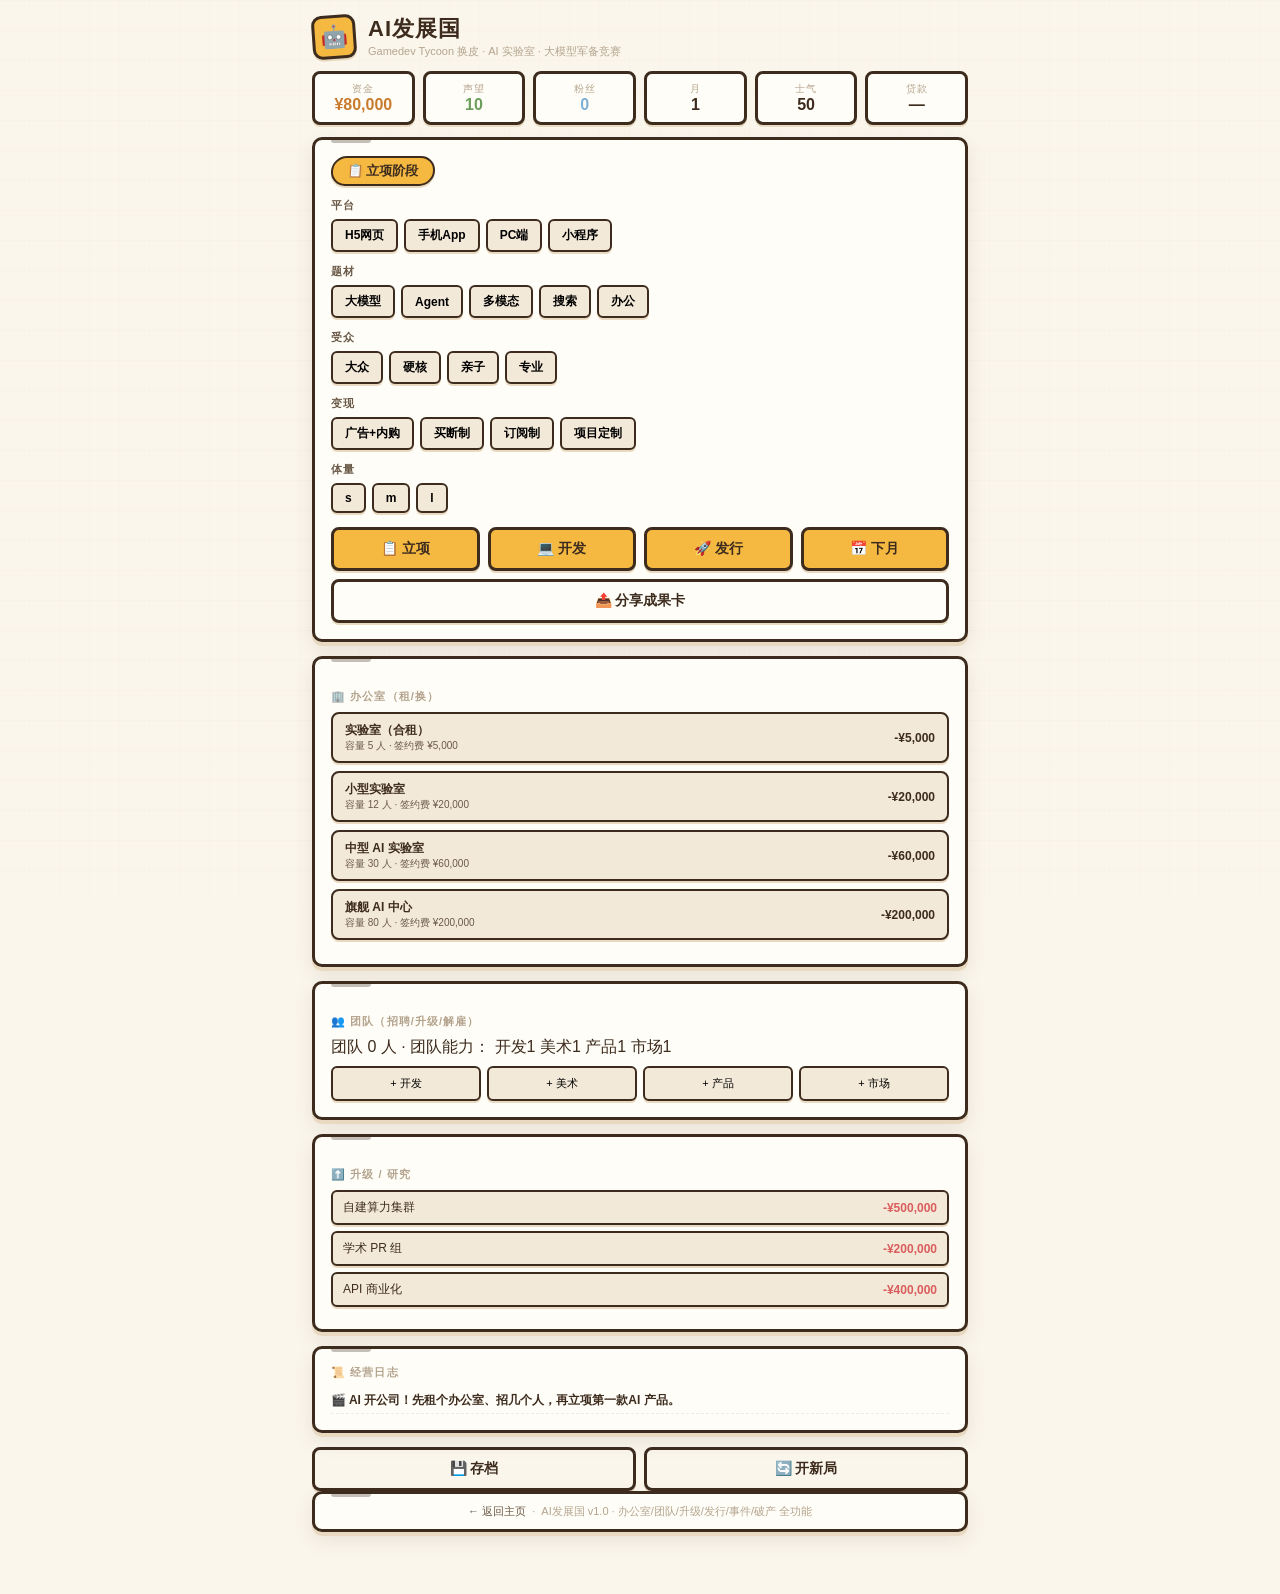
==== games/ai/index.html @ 3fb0c0ad "全功能发展国引擎 + 4 域换皮 + UI/CSS/首页 (office/staff/events/bankruptcy/save)" ====
<!DOCTYPE html>
<html lang="zh-CN">
<head>
  <meta charset="UTF-8">
  <meta name="viewport" content="width=device-width,initial-scale=1">
  <title>AI发展国 · Tycoon Tycoon</title>
  <link rel="stylesheet" href="../../stylesheets/tycoon.css">
</head>
<body data-domain="ai">
<div id="tycoon">
  <div class="title">
    <div class="logo">🤖</div>
    <div>
      <h1>AI发展国</h1>
      <div class="sub">Gamedev Tycoon 换皮 · AI 实验室 · 大模型军备竞赛</div>
    </div>
  </div>

  <div class="hud">
    <div class="item money"><div class="label">资金</div><div class="val" id="hudMoney">--</div></div>
    <div class="item rep"><div class="label">声望</div><div class="val" id="hudRep">--</div></div>
    <div class="item fans"><div class="label">粉丝</div><div class="val" id="hudFans">--</div></div>
    <div class="item"><div class="label">月</div><div class="val" id="hudMonth">--</div></div>
    <div class="item"><div class="label">士气</div><div class="val" id="hudMorale">50</div></div>
    <div class="item"><div class="label">贷款</div><div class="val" id="hudLoan">—</div></div>
  </div>

  <div class="card" id="stageCard">
    <div id="panelBody"></div>
    <div class="actions">
      <button class="btn" id="btnGreenlight">📋 立项</button>
      <button class="btn" id="btnDevelop">💻 开发</button>
      <button class="btn" id="btnShip">🚀 发行</button>
      <button class="btn" id="btnNextMonth">📅 下月</button>
    </div>
    <button class="btn ghost" id="btnShare" style="width:100%;margin-top:8px">📤 分享成果卡</button>
  </div>

  <div class="card">
    <div class="upgSection">
      <h3>🏢 办公室（租/换）</h3>
      <div id="officeBody"></div>
    </div>
  </div>

  <div class="card">
    <div class="upgSection">
      <h3>👥 团队（招聘/升级/解雇）</h3>
      <div id="staffBody"></div>
    </div>
  </div>

  <div class="card">
    <div class="upgSection">
      <h3>⬆️ 升级 / 研究</h3>
      <div id="upgBody"></div>
    </div>
  </div>

  <div class="card logSection">
    <h3>📜 经营日志</h3>
    <div id="logBody"></div>
  </div>

  <div class="actions">
    <button class="btn ghost" id="btnSave">💾 存档</button>
    <button class="btn ghost" id="btnReset">🔄 开新局</button>
  </div>

  <div class="card mini" style="text-align:center;color:var(--mut);font-size:11px">
    <a href="../../index.html" style="color:var(--ink2);text-decoration:none">← 返回主页</a>
    &nbsp;·&nbsp; AI发展国 v1.0 · 办公室/团队/升级/发行/事件/破产 全功能
  </div>
</div>

<script src="../../common/engine.js"></script>
<script src="../../common/profiles.js"></script>
<script src="../../common/ui.js"></script>
<script src="../../common/core-ui.js"></script>
<script src="../../common/boot.js"></script>
</body>
</html>
---- stylesheets/tycoon.css ----
/* ============================================================================
 * 发展国 · 2.5D 手账像素风
 * ==========================================================================*/
:root{
  --bg:#FBF6EC; --bg2:#F3E9D8; --card:#FFFDF7;
  --ink:#3D2C1E; --ink2:#6B5A48; --mut:#B4A48E;
  --gold:#F5B942; --blue:#7FB0D6; --green:#6B9E5A; --red:#D95D5D; --pink:#F5A0A0;
  --shadow:0 4px 0 #E8D9C0,0 8px 20px rgba(60,40,20,.1);
  --shadow-sm:0 2px 0 #E8D9C0;
  --radius:10px;
  font-family:"Noto Sans SC","PingFang SC","Microsoft YaHei",sans-serif;
}
*{box-sizing:border-box;margin:0;padding:0}
html,body{height:100%}
body{background:var(--bg);color:var(--ink);overflow-x:hidden}

/* ---- 纸纹理背景 ---- */
body::before{content:'';position:fixed;inset:0;pointer-events:none;z-index:0;
  background:
    repeating-linear-gradient(0deg,transparent,transparent 29px,rgba(60,40,20,.03) 30px),
    repeating-linear-gradient(90deg,transparent,transparent 29px,rgba(60,40,20,.02) 30px);
}

/* ---- 顶层布局 ---- */
#tycoon{position:relative;z-index:1;max-width:680px;margin:0 auto;padding:14px 12px 48px}

/* ---- 标题区 ---- */
.title{display:flex;align-items:center;gap:12px;margin-bottom:12px}
.title .logo{width:44px;height:44px;background:var(--gold);border:3px solid var(--ink);border-radius:10px;
  display:grid;place-items:center;font-size:22px;box-shadow:var(--shadow-sm);transform:rotate(-4deg)}
.title h1{font-size:22px;letter-spacing:.05em}
.title .sub{font-size:11px;color:var(--mut)}

/* ---- HUD ---- */
.hud{display:flex;gap:8px;margin-bottom:12px;flex-wrap:wrap}
.hud .item{flex:1;min-width:80px;background:var(--card);border:3px solid var(--ink);border-radius:8px;
  padding:8px 10px;box-shadow:var(--shadow-sm);text-align:center}
.hud .item .label{font-size:10px;color:var(--mut);letter-spacing:.1em}
.hud .item .val{font-size:16px;font-weight:700;color:var(--ink)}
.hud .item.money .val{color:#C97B2D}
.hud .item.rep .val{color:var(--green)}
.hud .item.fans .val{color:var(--blue)}

/* ---- 主卡片 ---- */
.card{background:var(--card);border:3px solid var(--ink);border-radius:var(--radius);
  box-shadow:var(--shadow);padding:16px;margin-bottom:14px;position:relative}
.card::before{content:'';position:absolute;top:-3px;left:16px;width:40px;height:6px;
  background:var(--ink);border-radius:3px;opacity:.3}
.card.mini{padding:10px 14px}
.card.danger{border-color:var(--red)}
.card.danger::before{background:var(--red)}
.card.good{border-color:var(--green)}

/* ---- 阶段标签 ---- */
.stageTag{display:inline-block;background:var(--gold);color:var(--ink);font-weight:700;
  padding:4px 14px;border:2px solid var(--ink);border-radius:20px;
  font-size:13px;margin-bottom:12px;box-shadow:var(--shadow-sm);transform:skew(-4deg)}
.card .stageTag{transform:skew(-4deg)}

/* ---- 选择行 ---- */
.pickRow{margin-bottom:12px}
.pickRow label{display:block;font-size:11px;font-weight:700;color:var(--ink2);
  margin-bottom:6px;letter-spacing:.08em}
.pickGrid{display:flex;flex-wrap:wrap;gap:6px}
.chip{background:var(--bg2);border:2px solid var(--ink);border-radius:6px;
  padding:6px 12px;font-size:12px;font-weight:600;cursor:pointer;
  transition:all .12s;box-shadow:var(--shadow-sm)}
.chip:hover{transform:translateY(-2px)}
.chip.on{background:var(--gold);color:var(--ink);box-shadow:0 3px 0 var(--ink)}
.chip:active{transform:translateY(0)}

/* ---- 属性滑杆 ---- */
.attrLine{display:flex;align-items:center;gap:8px;margin:6px 0}
.attrLine span{width:40px;font-size:12px;font-weight:600}
.attrLine .attr{flex:1;accent-color:var(--gold);height:18px}
.attrLine b{width:30px;text-align:center;font-size:13px}
input[type="range"].attr{-webkit-appearance:none;height:18px;background:transparent}
input[type="range"].attr::-webkit-slider-runnable-track{height:6px;background:var(--bg2);border-radius:3px;border:2px solid var(--ink)}
input[type="range"].attr::-webkit-slider-thumb{-webkit-appearance:none;width:18px;height:18px;
  background:var(--gold);border:3px solid var(--ink);border-radius:4px;cursor:pointer;margin-top:-8px;
  box-shadow:0 2px 0 var(--ink)}
input[type="range"].attr::-moz-range-track{height:6px;background:var(--bg2);border-radius:3px;border:2px solid var(--ink)}
input[type="range"].attr::-moz-range-thumb{width:18px;height:18px;background:var(--gold);
  border:3px solid var(--ink);border-radius:4px;cursor:pointer}

/* ---- 人员滑杆 ---- */
.staffGrid{margin:8px 0}
.staffRow{display:flex;align-items:center;gap:8px;margin:6px 0}
.staffRow span{width:40px;font-size:12px;font-weight:600}
.staffRow .attr{flex:1}
.staffRow b{width:30px;text-align:center;font-size:13px}

/* ---- 发行结果 ---- */
.billRow{display:flex;justify-content:space-between;padding:6px 0;border-bottom:1px dashed rgba(60,40,20,.12);font-size:13px}
.billRow b{font-weight:700}
.billRow .up{color:var(--green)}
.billRow .down{color:var(--red)}

/* ---- 升级区 ---- */
.upgSection{margin-top:14px}
.upgSection h3{font-size:11px;color:var(--mut);letter-spacing:.1em;margin-bottom:8px}
.upgRow{display:flex;justify-content:space-between;align-items:center;padding:7px 10px;
  background:var(--bg2);border:2px solid var(--ink);border-radius:6px;margin-bottom:6px;
  cursor:pointer;box-shadow:var(--shadow-sm);transition:all .1s;font-size:12px}
.upgRow:hover{transform:translateX(2px)}
.upgRow b{font-weight:700}
.upgRow b.poor{color:var(--red)}
.upgRow b.ok{color:var(--green)}

/* ---- 按钮区 ---- */
.actions{display:flex;gap:8px;flex-wrap:wrap;margin-top:14px}
.btn{flex:1;min-width:100px;background:var(--gold);border:3px solid var(--ink);border-radius:8px;
  padding:10px;font-size:14px;font-weight:700;cursor:pointer;box-shadow:var(--shadow-sm);
  transition:all .1s;color:var(--ink)}
.btn:hover{transform:translateY(-1px);box-shadow:0 5px 0 var(--ink)}
.btn:active{transform:translateY(2px);box-shadow:0 2px 0 var(--ink)}
.btn.ghost{background:transparent}
.btn.big{min-width:200px;font-size:16px;padding:12px}
.btn.danger{background:var(--red);color:#fff}

/* ---- 日志 ---- */
.logSection h3{font-size:11px;color:var(--mut);letter-spacing:.1em;margin-bottom:8px}
#logBody{max-height:200px;overflow-y:auto}
.logLine{font-size:12px;padding:4px 0;border-bottom:1px dashed rgba(60,40,20,.08);color:var(--ink2)}
.logLine:nth-child(1){color:var(--ink);font-weight:600}

/* ---- 结局横幅 ---- */
.endingBanner{position:fixed;inset:0;z-index:99;background:rgba(60,40,20,.7);display:none;
  place-items:center;backdrop-filter:blur(4px)}
.endingBanner.show{display:grid}
.endingBanner .inner{background:var(--card);border:4px solid var(--ink);border-radius:14px;
  padding:28px;max-width:420px;width:90%;text-align:center;box-shadow:0 8px 40px rgba(0,0,0,.3)}
.endingBanner .icon{font-size:48px;margin-bottom:12px}
.endingBanner h2{font-size:20px;margin-bottom:8px}
.endingBanner p{font-size:13px;color:var(--ink2);margin-bottom:16px}

/* ---- 分享卡弹窗 ---- */
.shareModal{position:fixed;inset:0;z-index:100;background:rgba(60,40,20,.7);
  display:none;place-items:center;backdrop-filter:blur(4px)}
.shareModal.show{display:grid}
.shareModal .inner{background:var(--card);border:4px solid var(--ink);border-radius:14px;
  padding:20px;max-width:440px;width:92%}
.shareModal img{width:100%;border:3px solid var(--ink);border-radius:8px}
.shareModal .shareBtns{display:flex;gap:8px;margin-top:12px}
.shareModal .shareBtns button{flex:1;padding:8px;border:2px solid var(--ink);border-radius:6px;
  background:var(--bg2);cursor:pointer;font-size:13px;font-weight:600}

/* ---- 金币飞动画 ---- */
.coin-fly{position:fixed;width:28px;height:28px;background:var(--gold);
  border:2px solid var(--ink);border-radius:50%;font-size:16px;
  display:grid;place-items:center;z-index:200;pointer-events:none;
  animation:coinFly .8s ease-out forwards}
@keyframes coinFly{
  0%{opacity:1;transform:translateY(0) scale(1)}
  100%{opacity:0;transform:translateY(-120px) scale(.5)}
}

/* ---- 彩带雨 ---- */
.confetti{position:fixed;width:8px;height:12px;z-index:200;pointer-events:none;
  animation:confettiFall 1.5s ease-in forwards}
@keyframes confettiFall{
  0%{opacity:1;transform:translateY(0) rotate(0)}
  100%{opacity:0;transform:translateY(100vh) rotate(720deg)}
}

/* ---- 震动反馈 ---- */
.shake{animation:shake .4s}
@keyframes shake{0%,100%{transform:translateX(0)}25%{transform:translateX(-6px)}75%{transform:translateX(6px)}}

/* ---- 首页网格 ---- */
.homeGrid{display:grid;grid-template-columns:1fr 1fr;gap:12px;margin:14px 0}
.homeCard{background:var(--card);border:3px solid var(--ink);border-radius:12px;
  padding:16px;cursor:pointer;box-shadow:var(--shadow);transition:all .15s;
  display:flex;flex-direction:column;gap:8px}
.homeCard:hover{transform:translateY(-3px);box-shadow:0 6px 0 var(--ink)}
.homeCard .icon{font-size:36px}
.homeCard h2{font-size:16px}
.homeCard p{font-size:11px;color:var(--mut);flex:1}
.homeCard .tag{font-size:10px;background:var(--gold);padding:2px 8px;border-radius:4px;
  border:2px solid var(--ink);width:fit-content}

/* ---- 事件闪烁 ---- */
.eventFlash{animation:eventFlash .6s}
@keyframes eventFlash{0%{background:var(--gold)}100%{background:var(--card)}}

/* ---- 办公室面板 ---- */
.officeRow{display:flex;justify-content:space-between;align-items:center;padding:8px 12px;
  background:var(--bg2);border:2px solid var(--ink);border-radius:8px;margin-bottom:8px;
  cursor:pointer;box-shadow:var(--shadow-sm);transition:all .1s;font-size:12px}
.officeRow:hover{transform:translateX(2px)}
.officeRow.on{background:var(--gold);box-shadow:0 3px 0 var(--ink)}
.officeRow .oname{font-weight:700}
.officeRow .odetail{font-size:10px;color:var(--ink2)}
.officeRow .orent{font-weight:700}

/* ---- 员工卡片 ---- */
.empCard{display:flex;justify-content:space-between;align-items:center;padding:8px 12px;
  background:var(--card);border:2px solid var(--ink);border-radius:8px;margin-bottom:8px;
  box-shadow:var(--shadow-sm)}
.empCard .ename{font-size:12px;font-weight:700}
.empCard .edetail{font-size:10px;color:var(--mut)}
.empCard .emeta{display:flex;gap:12px;align-items:center}
.empCard .lvl{background:var(--blue);color:#fff;font-size:10px;font-weight:700;
  padding:2px 6px;border-radius:4px;border:1px solid var(--ink)}
.empCard .mbtns{display:flex;gap:4px}
.empCard .mbtn{font-size:10px;padding:4px 8px;border:1px solid var(--ink);border-radius:4px;
  background:var(--bg2);cursor:pointer}
.empCard .mbtn:hover{background:var(--gold)}
.empCard .mbtn.del{background:var(--red);color:#fff}

/* ---- 招聘按钮组 ---- */
.hireGrid{display:flex;flex-wrap:wrap;gap:6px;margin-top:8px}
.hireBtn{flex:1;min-width:70px;text-align:center;padding:8px 6px;background:var(--bg2);
  border:2px solid var(--ink);border-radius:6px;font-size:11px;cursor:pointer;box-shadow:var(--shadow-sm)}
.hireBtn:hover{background:var(--gold)}

/* ---- 士气条 ---- */
.moraleBar{height:14px;background:var(--bg2);border:2px solid var(--ink);border-radius:7px;
  overflow:hidden;margin:8px 0}
.moraleBar .fill{height:100%;background:linear-gradient(90deg,var(--green),var(--gold));transition:width .3s}

/* ---- 事件弹窗（临时浮层） ---- */
.eventToast{position:fixed;bottom:20px;left:50%;transform:translateX(-50%);z-index:150;
  background:var(--card);border:3px solid var(--ink);border-radius:10px;padding:12px 18px;
  box-shadow:0 6px 24px rgba(0,0,0,.25);max-width:90%;font-size:13px;font-weight:600;
  opacity:0;transition:opacity .3s}
.eventToast.show{opacity:1}
.eventToast.good{border-color:var(--green)}
.eventToast.bad{border-color:var(--red)}

/* ---- 贷款提示 ---- */
.loanTag{display:inline-block;background:var(--red);color:#fff;font-size:10px;font-weight:700;
  padding:2px 8px;border-radius:4px;margin-left:8px}

/* ---- 趋势提示 ---- */
.trendTag{display:inline-block;background:var(--blue);color:#fff;font-size:10px;font-weight:700;
  padding:2px 8px;border-radius:4px}

/* ---- 发行统计大卡 ---- */
.statsCard .billRow{font-size:14px}
.statsCard .billRow .val{font-size:15px;font-weight:700}

/* ---- 响应式 ---- */
@media(max-width:480px){
  .homeGrid{grid-template-columns:1fr}
  .btn.big{min-width:100%}
}
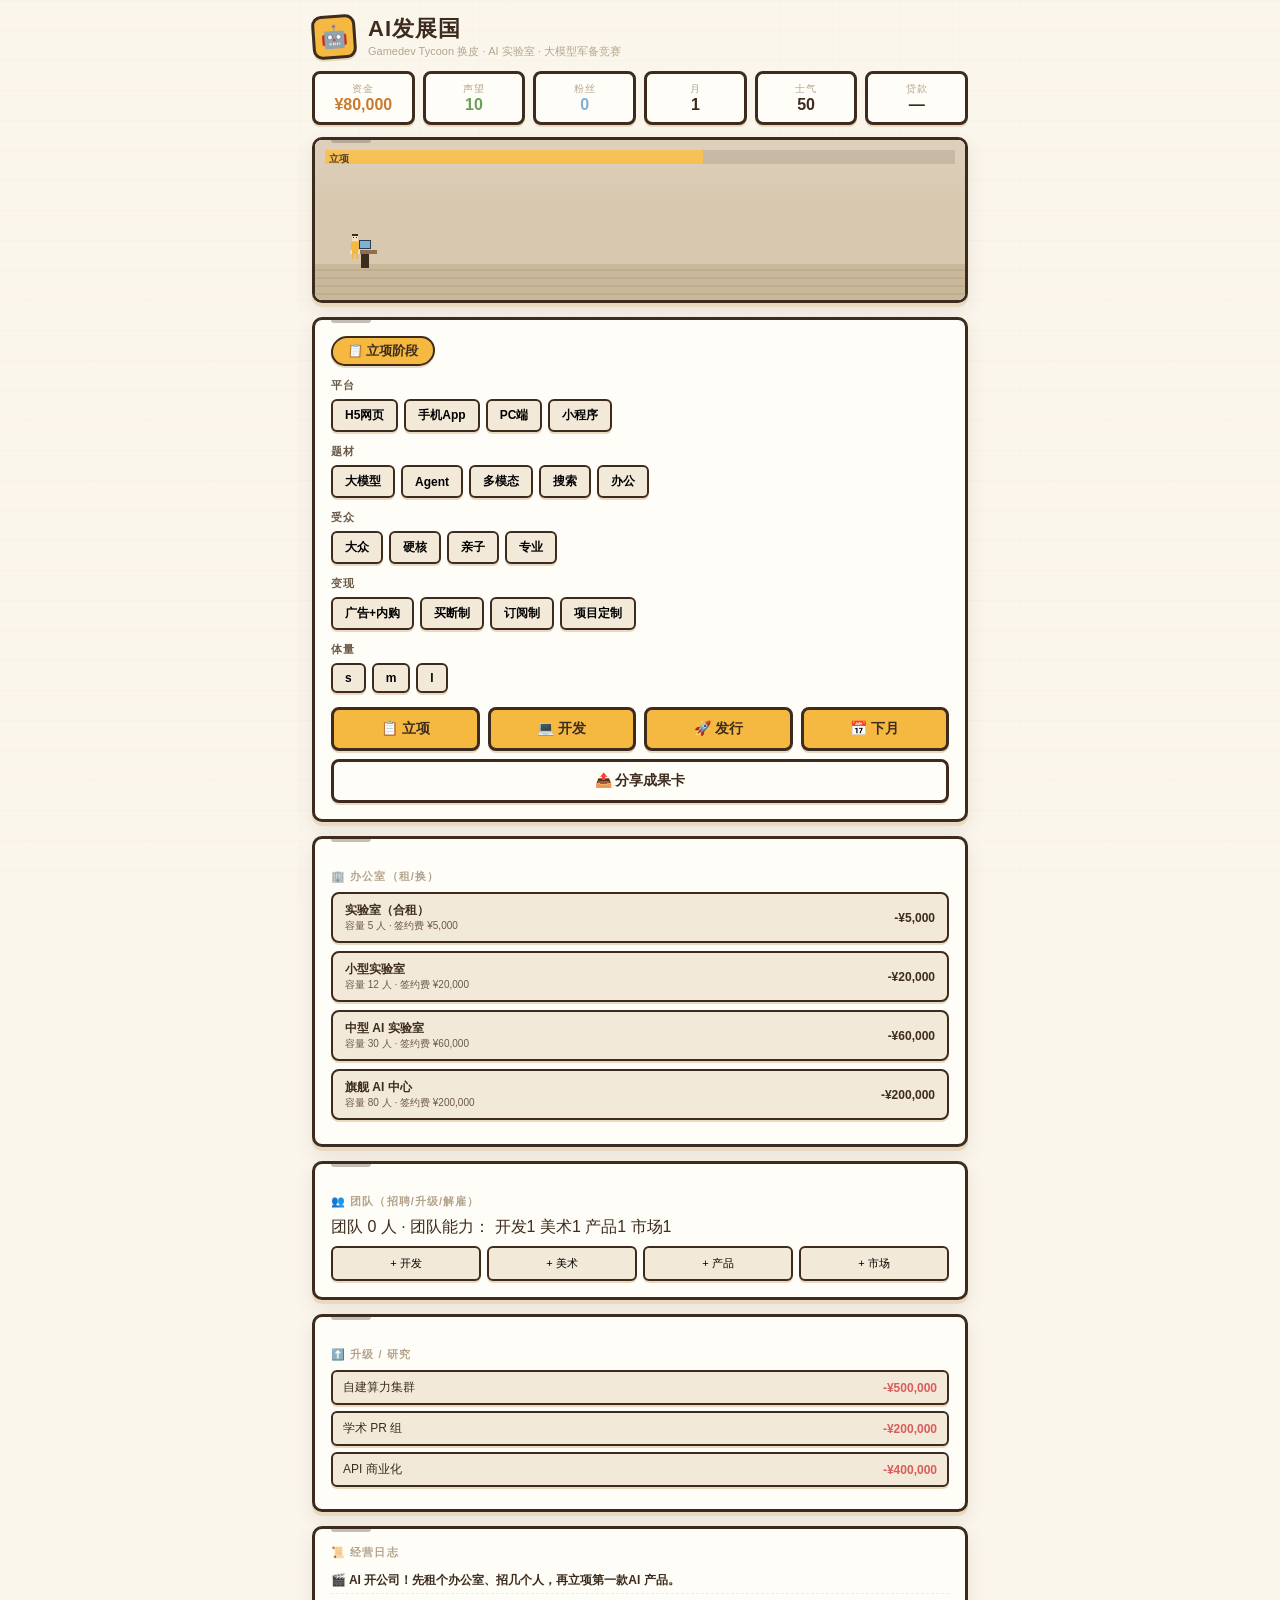
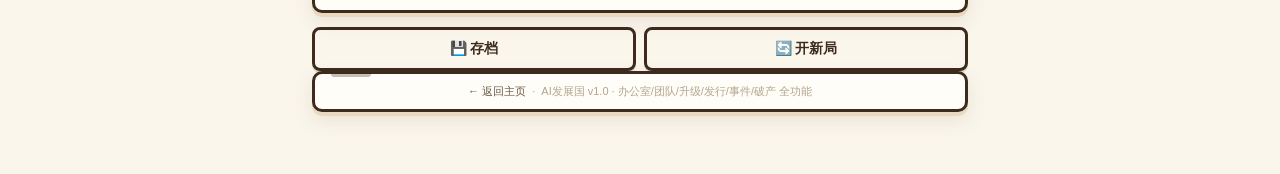
==== commit 5bf5cba7: "+像素场景画板（车库→小办→大办→总部）+ 角色动画 + 时间轴 + 开发进度条 + BGM 阶段音乐" ====
--- a/games/ai/index.html
+++ b/games/ai/index.html
@@ -23,6 +23,10 @@
     <div class="item"><div class="label">月</div><div class="val" id="hudMonth">--</div></div>
     <div class="item"><div class="label">士气</div><div class="val" id="hudMorale">50</div></div>
     <div class="item"><div class="label">贷款</div><div class="val" id="hudLoan">—</div></div>
+  </div>
+
+  <div class="sceneWrap card" id="sceneWrap">
+    <canvas id="scene" width="640" height="160"></canvas>
   </div>
 
   <div class="card" id="stageCard">
@@ -76,6 +80,7 @@
 <script src="../../common/engine.js"></script>
 <script src="../../common/profiles.js"></script>
 <script src="../../common/ui.js"></script>
+<script src="../../common/scene.js"></script>
 <script src="../../common/core-ui.js"></script>
 <script src="../../common/boot.js"></script>
 </body>
--- a/stylesheets/tycoon.css
+++ b/stylesheets/tycoon.css
@@ -144,6 +144,12 @@
 .shareModal .shareBtns{display:flex;gap:8px;margin-top:12px}
 .shareModal .shareBtns button{flex:1;padding:8px;border:2px solid var(--ink);border-radius:6px;
   background:var(--bg2);cursor:pointer;font-size:13px;font-weight:600}
+
+/* ---- 场景画板（Kairosoft 像素风） ---- */
+.sceneWrap{padding:0;overflow:hidden;position:relative}
+.sceneWrap canvas{display:block;width:100%;height:160px;background:#E8F1F5;image-rendering:pixelated}
+.sceneWrap::after{content:'';position:absolute;inset:0;pointer-events:none;
+  background:linear-gradient(180deg,rgba(255,255,255,.15),transparent 40%)}
 
 /* ---- 金币飞动画 ---- */
 .coin-fly{position:fixed;width:28px;height:28px;background:var(--gold);
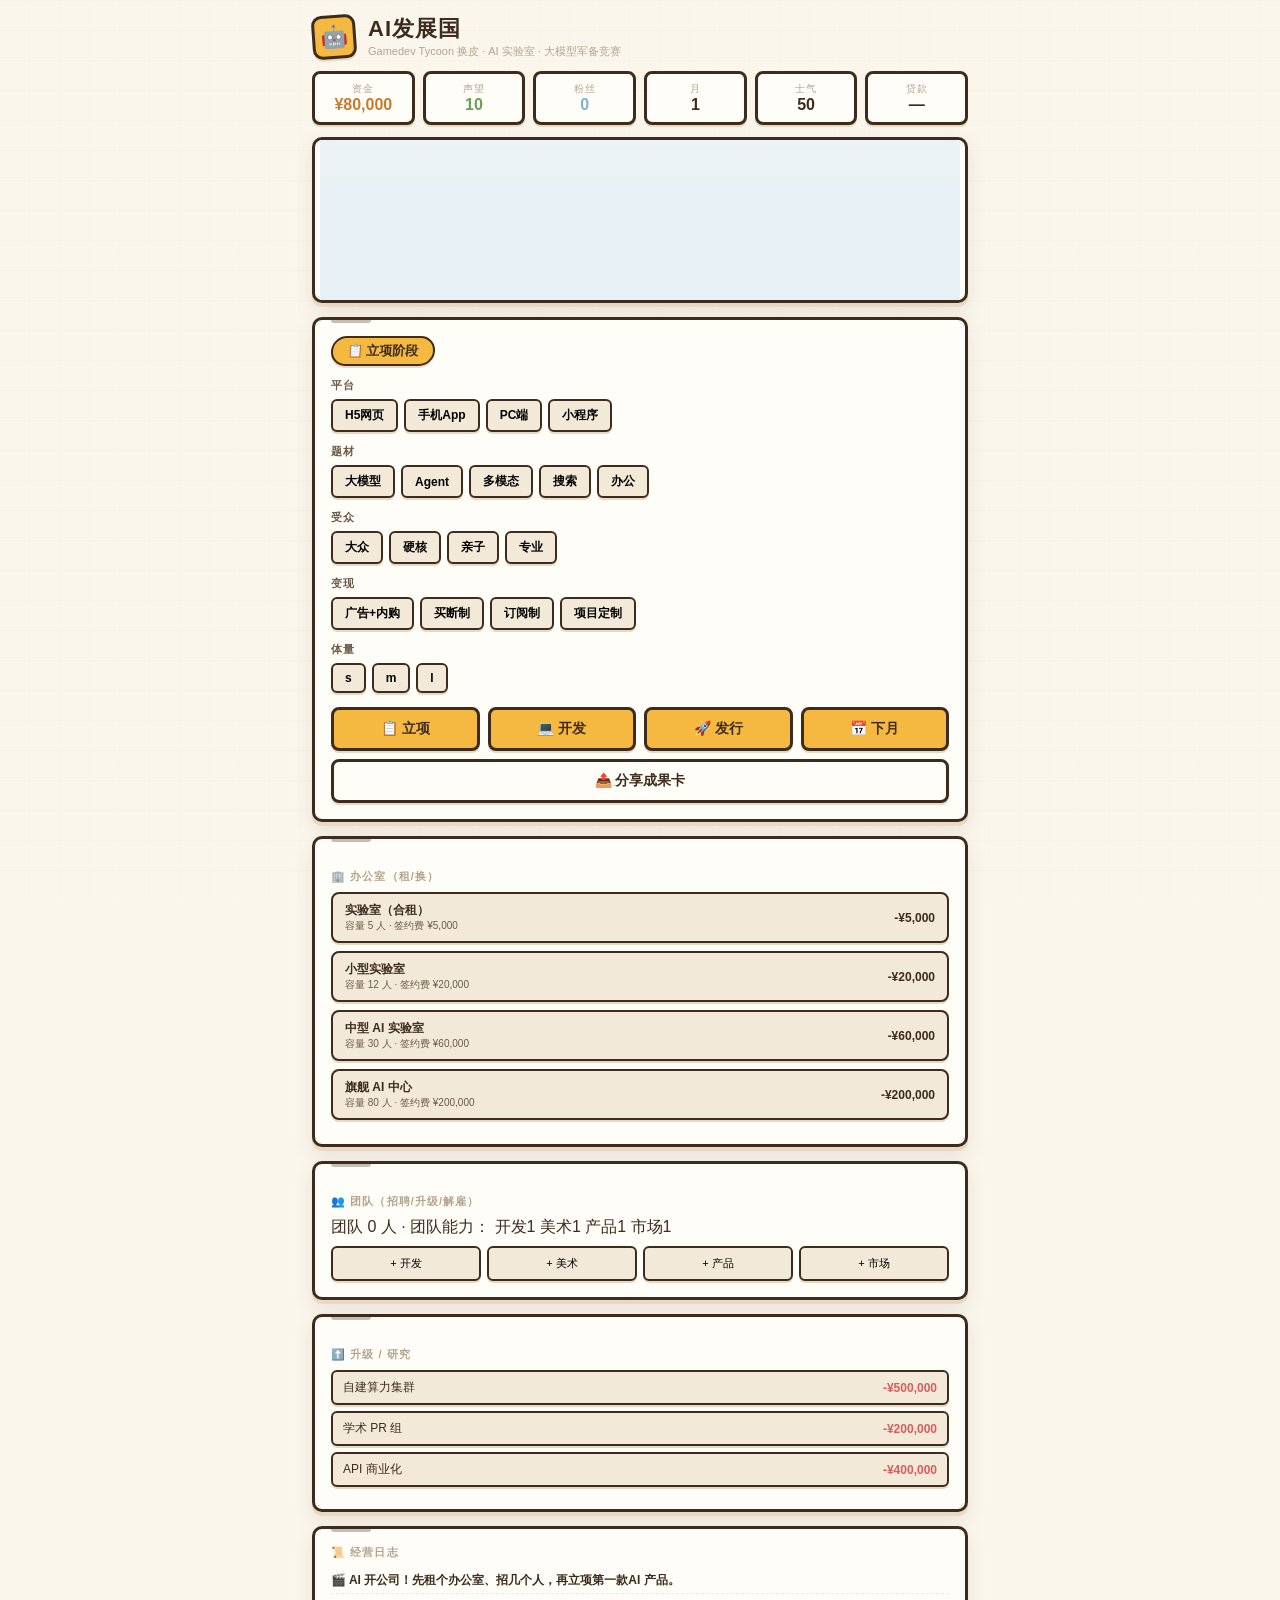
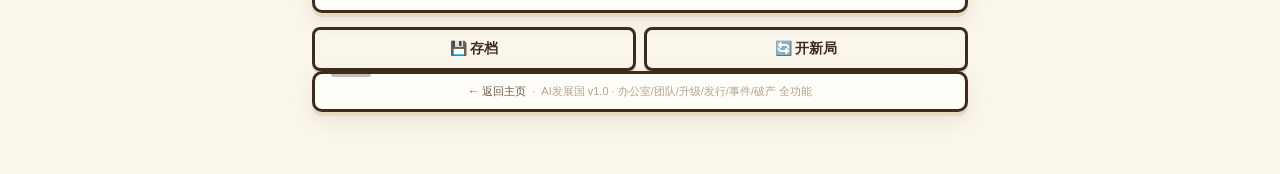
==== commit 320ea06a: "+Phaser 3 像素场景层（本地离线引入 lib/phaser.min.js） - 办公室 4 档背景切换 + 角色精灵动画 + 跳跃彩屑粒子 - 顶部时间轴条 + 底部开发进度条(tween 0" ====
--- a/games/ai/index.html
+++ b/games/ai/index.html
@@ -26,7 +26,7 @@
   </div>
 
   <div class="sceneWrap card" id="sceneWrap">
-    <canvas id="scene" width="640" height="160"></canvas>
+    <div id="scene"></div>
   </div>
 
   <div class="card" id="stageCard">
@@ -77,6 +77,7 @@
   </div>
 </div>
 
+<script src="../../lib/phaser.min.js"></script>
 <script src="../../common/engine.js"></script>
 <script src="../../common/profiles.js"></script>
 <script src="../../common/ui.js"></script>
--- a/stylesheets/tycoon.css
+++ b/stylesheets/tycoon.css
@@ -145,9 +145,10 @@
 .shareModal .shareBtns button{flex:1;padding:8px;border:2px solid var(--ink);border-radius:6px;
   background:var(--bg2);cursor:pointer;font-size:13px;font-weight:600}
 
-/* ---- 场景画板（Kairosoft 像素风） ---- */
+/* ---- 场景画板（Kairosoft 像素风 · Phaser 版） ---- */
 .sceneWrap{padding:0;overflow:hidden;position:relative}
-.sceneWrap canvas{display:block;width:100%;height:160px;background:#E8F1F5;image-rendering:pixelated}
+#scene{width:100%;height:160px;position:relative}
+#scene canvas{display:block;image-rendering:pixelated}
 .sceneWrap::after{content:'';position:absolute;inset:0;pointer-events:none;
   background:linear-gradient(180deg,rgba(255,255,255,.15),transparent 40%)}
 
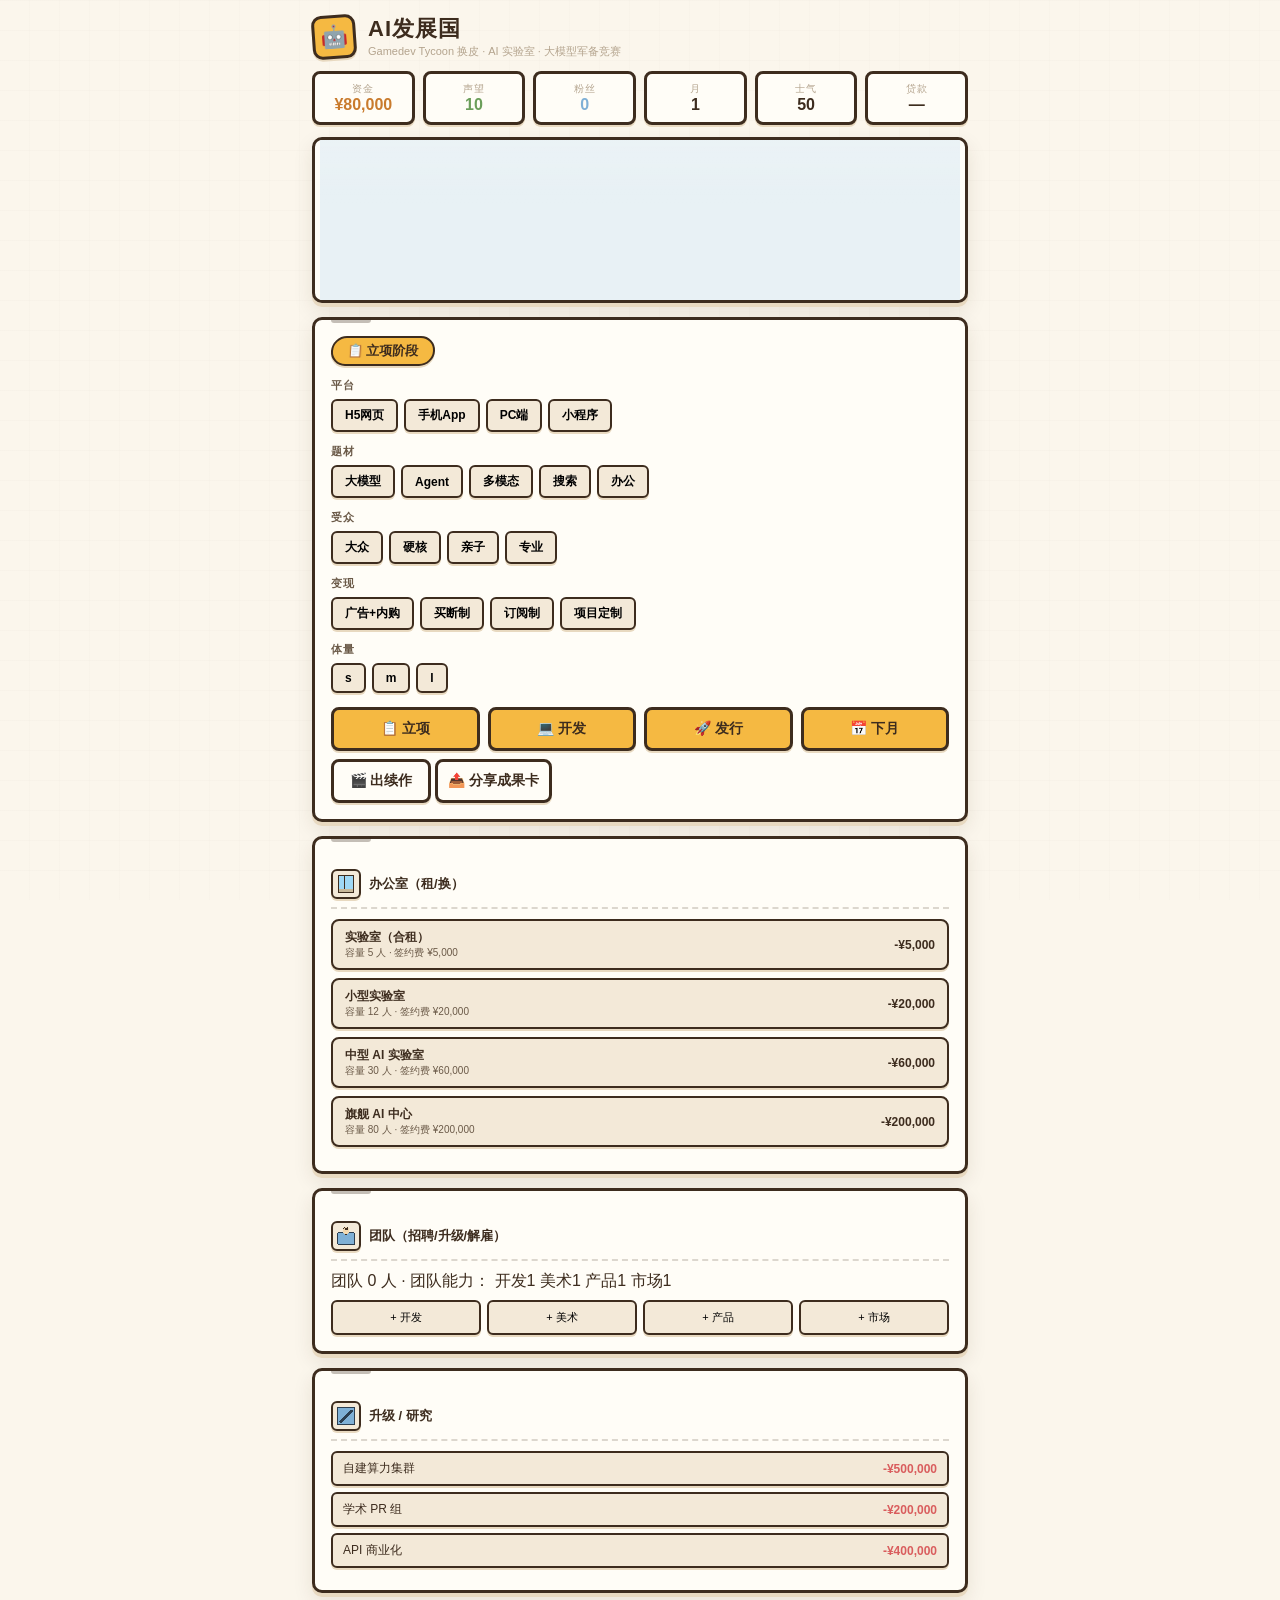
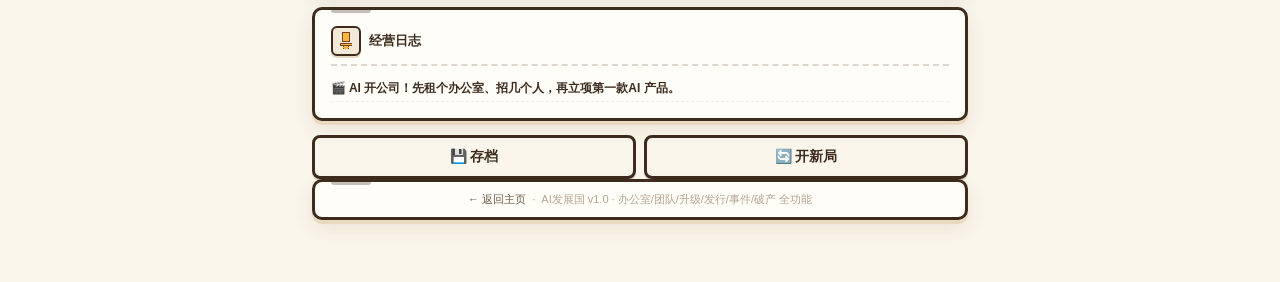
==== commit ffe6904a: "+Phaser 3 像素场景层（本地离线引入 lib/phaser.min.js） - 办公室 4 档背景切换 + 角色精灵动画 + 跳跃彩屑粒子 - 顶部时间轴条 + 底部开发进度条(tween 0" ====
--- a/games/ai/index.html
+++ b/games/ai/index.html
@@ -37,32 +37,35 @@
       <button class="btn" id="btnShip">🚀 发行</button>
       <button class="btn" id="btnNextMonth">📅 下月</button>
     </div>
-    <button class="btn ghost" id="btnShare" style="width:100%;margin-top:8px">📤 分享成果卡</button>
+    <div class="row between" style="margin-top:8px">
+      <button class="btn ghost" id="btnSequel" style="flex:1">🎬 出续作</button>
+      <button class="btn ghost" id="btnShare" style="flex:1">📤 分享成果卡</button>
+    </div>
   </div>
 
   <div class="card">
     <div class="upgSection">
-      <h3>🏢 办公室（租/换）</h3>
+      <h3 class="cardTitle"><img src="../../assets/icon_office.png" alt=""> 办公室（租/换）</h3>
       <div id="officeBody"></div>
     </div>
   </div>
 
   <div class="card">
     <div class="upgSection">
-      <h3>👥 团队（招聘/升级/解雇）</h3>
+      <h3 class="cardTitle"><img src="../../assets/icon_team.png" alt=""> 团队（招聘/升级/解雇）</h3>
       <div id="staffBody"></div>
     </div>
   </div>
 
   <div class="card">
     <div class="upgSection">
-      <h3>⬆️ 升级 / 研究</h3>
+      <h3 class="cardTitle"><img src="../../assets/icon_rep.png" alt=""> 升级 / 研究</h3>
       <div id="upgBody"></div>
     </div>
   </div>
 
   <div class="card logSection">
-    <h3>📜 经营日志</h3>
+    <h3 class="cardTitle"><img src="../../assets/icon_trophy.png" alt=""> 经营日志</h3>
     <div id="logBody"></div>
   </div>
 
--- a/stylesheets/tycoon.css
+++ b/stylesheets/tycoon.css
@@ -99,6 +99,14 @@
 /* ---- 升级区 ---- */
 .upgSection{margin-top:14px}
 .upgSection h3{font-size:11px;color:var(--mut);letter-spacing:.1em;margin-bottom:8px}
+/* 卡片手绘图标（Kairosoft 手账风，icon_*.png） */
+.card h3.cardTitle{display:flex;align-items:center;gap:8px;font-size:13px;font-weight:700;color:var(--ink);
+  letter-spacing:0;margin-bottom:10px;border-bottom:2px dashed rgba(60,40,20,.18);padding-bottom:8px}
+.card h3.cardTitle img{width:30px;height:30px;image-rendering:pixelated;border:2px solid var(--ink);
+  border-radius:6px;background:var(--bg2);box-shadow:var(--shadow-sm)}
+/* 续作徽章（市场表现区） */
+.seqBadge{display:inline-block;background:var(--green);color:#fff;font-size:11px;font-weight:700;
+  padding:3px 10px;border:2px solid var(--ink);border-radius:20px;margin:6px 0;box-shadow:var(--shadow-sm)}
 .upgRow{display:flex;justify-content:space-between;align-items:center;padding:7px 10px;
   background:var(--bg2);border:2px solid var(--ink);border-radius:6px;margin-bottom:6px;
   cursor:pointer;box-shadow:var(--shadow-sm);transition:all .1s;font-size:12px}
